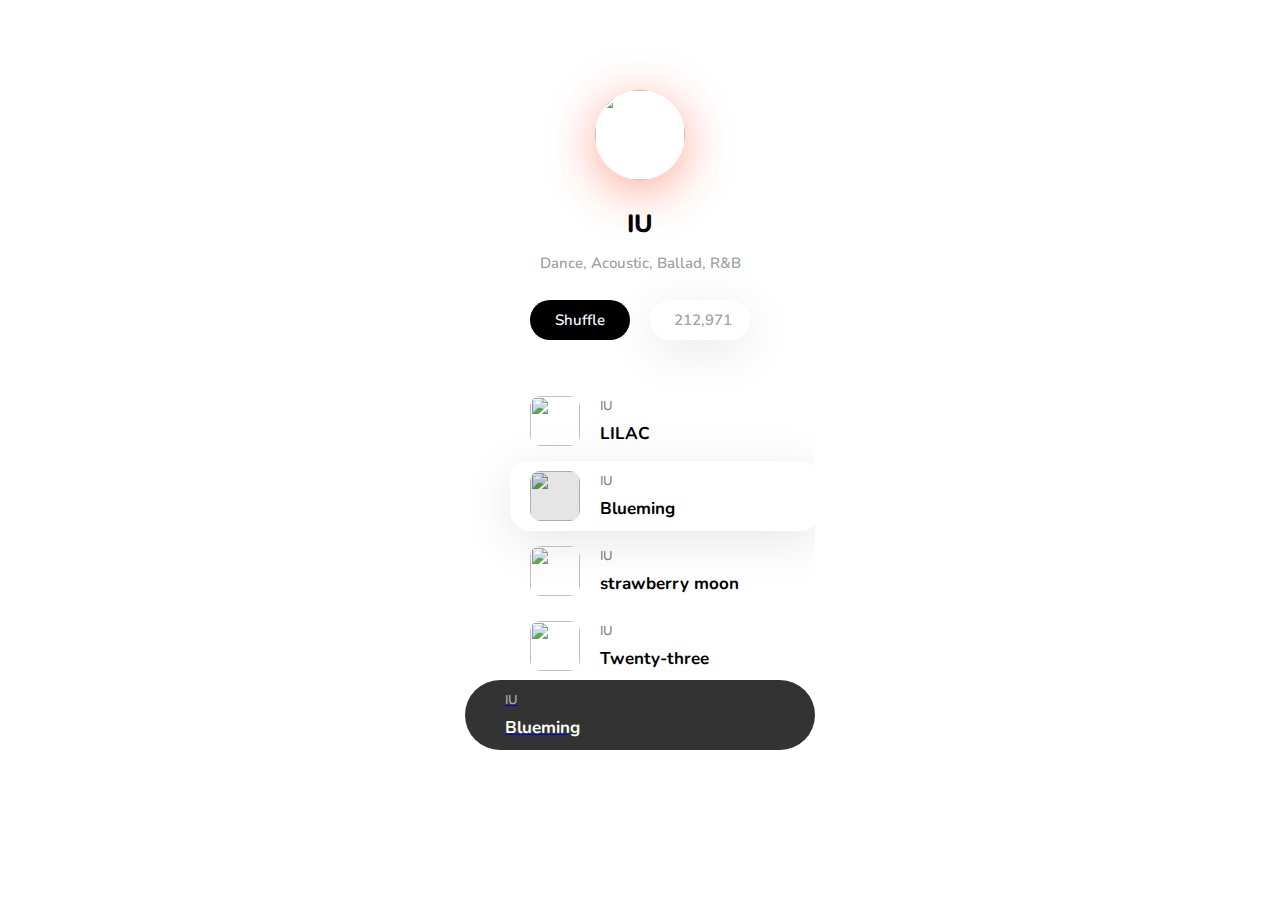
==== index.html @ 588d41a9 "first-complete" ====
<!DOCTYPE html>
<html>
  <head>
    <meta charset="utf-8" />
    <meta name="viewport" content="width=device-width" />
    <title>Bini Music</title>
    <link
      rel="stylesheet"
      href="https://cdn.jsdelivr.net/npm/reset-css@5.0.1/reset.min.css"
    />
    <link
      rel="stylesheet"
      href="https://cdn.jsdelivr.net/gh/FortAwesome/Font-Awesome@5.14.0/css/all.min.css"
    />
    <link rel="stylesheet" href="style.css" />
    <script
      src="https://kit.fontawesome.com/4981bcfbf9.js"
      crossorigin="anonymous"
    ></script>
  </head>
  <body>
    <header>
      <div class="header">
        <span><i class="fa-solid fa-chevron-left"></i></span>
        <span><i class="fa-solid fa-magnifying-glass"></i></span>
      </div>
    </header>

    <main>
      <div class="musician">
        <img class="musician__img" src="https://img.theqoo.net/img/bdYgY.jpg" />
        <div class="musician__info">
          <span class="black-title">IU</span>
          <span class="gray-title">Dance, Acoustic, Ballad, R&B</span>
        </div>
        <div class="musician__btn">
          <div class="musician__btn__shuffle">
            <span class="gray-title">Shuffle</span>
          </div>
          <div class="musician__btn__heart">
            <span><i class="fa-solid fa-heart"></i></span>
            <span class="gray-title">212,971</span>
          </div>
        </div>
      </div>
    </main>

    <div class="for-scroll">
      <ul>
        <li class="music-list">
          <img
            class="music-list__cover"
            src="https://lh3.googleusercontent.com/-tdq58fAgaawQcx744mZUP67379plUJcWvzPSyfRy305ZmNcYii54WboN9OBa4I-cEdzu7u5yW4nSFlBQA=w544-h544-l90-rj"
          />
          <div class="music-list__info">
            <span class="music-list__info__singer">IU</span>
            <span class="music-list__info__title">LILAC</span>
          </div>
          <span class="music-list__icon"
            ><i class="fa-solid fa-ellipsis-vertical fa-lg"></i
          ></span>
        </li>
        <li class="music-list">
          <img
            class="music-list__cover"
            src="https://lh3.googleusercontent.com/alWLsNVvCDvoRhwYELsityi5-_NdwKPQaSOqTD3Qjb4TY6YH0VyKhZWNGu91nEpgUEIVEeQFyFnimiws=w544-h544-l90-rj"
          />
          <span class="play"
            ><i class="fa-solid fa-chart-simple fa-lg"></i
          ></span>
          <div class="music-list__info">
            <span class="music-list__info__singer">IU</span>
            <span class="music-list__info__title">Blueming</span>
          </div>
          <span class="music-list__icon"
            ><i class="fa-solid fa-ellipsis-vertical fa-lg"></i
          ></span>
        </li>
        <li class="music-list">
          <img
            class="music-list__cover"
            src="https://lh3.googleusercontent.com/SZ5mBUus0ipBuOGnrMFNh5sOHZm7EG1EJRrZxAq-RfszLbduUI-wOBmsqYhQh-RFCFBx_z170zy-2fUnYw=w544-h544-l90-rj"
          />
          <div class="music-list__info">
            <span class="music-list__info__singer">IU</span>
            <span class="music-list__info__title">strawberry moon</span>
          </div>
          <span class="music-list__icon"
            ><i class="fa-solid fa-ellipsis-vertical fa-lg"></i
          ></span>
        </li>
        <li class="music-list">
          <img
            class="music-list__cover"
            src="https://lh3.googleusercontent.com/aJHDFmKhlGmf-isw0RGtfnVve37Xzuc47qYKdu-iQxbsMxMugau6jGyArID-Tiol7MmXSL1MINWOydGKzw=w544-h544-l90-rj"
          />
          <div class="music-list__info">
            <span class="music-list__info__singer">IU</span>
            <span class="music-list__info__title">Twenty-three</span>
          </div>
          <span class="music-list__icon"
            ><i class="fa-solid fa-ellipsis-vertical fa-lg"></i
          ></span>
        </li>
        <li class="music-list">
          <img
            class="music-list__cover"
            src="https://lh3.googleusercontent.com/aJHDFmKhlGmf-isw0RGtfnVve37Xzuc47qYKdu-iQxbsMxMugau6jGyArID-Tiol7MmXSL1MINWOydGKzw=w544-h544-l90-rj"
          />
          <div class="music-list__info">
            <span class="music-list__info__singer">IU</span>
            <span class="music-list__info__title">Twenty-three</span>
          </div>
          <span class="music-list__icon"
            ><i class="fa-solid fa-ellipsis-vertical fa-lg"></i
          ></span>
        </li>
        <li class="music-list">
          <img
            class="music-list__cover"
            src="https://lh3.googleusercontent.com/aJHDFmKhlGmf-isw0RGtfnVve37Xzuc47qYKdu-iQxbsMxMugau6jGyArID-Tiol7MmXSL1MINWOydGKzw=w544-h544-l90-rj"
          />
          <div class="music-list__info">
            <span class="music-list__info__singer">IU</span>
            <span class="music-list__info__title">Twenty-three</span>
          </div>
          <span class="music-list__icon"
            ><i class="fa-solid fa-ellipsis-vertical fa-lg"></i
          ></span>
        </li>
      </ul>
    </div>

    <footer>
      <a href="play.html">
        <div class="control-box">
          <div class="music-list__info">
            <span class="music-list__info__singer">IU</span>
            <span class="music-list__info__title">Blueming</span>
          </div>
          <div class="control-box__controler">
            <span><i class="fa-solid fa-backward-step fa-lg"></i></span>
            <span><i class="fa-solid fa-pause fa-2x"></i></span>
            <span><i class="fa-solid fa-forward-step fa-lg"></i></span>
          </div>
        </div>
      </a>
    </footer>
  </body>
</html>
---- style.css ----
@import url("https://fonts.googleapis.com/css2?family=Nunito:wght@600;700;800&display=swap");
@import "header.css";
@import "title.css";
@import "index.css";
@import "play.css";

:root {
  --gray: rgba(0, 0, 0, 0.5);
}

* {
  box-sizing: border-box;
}

body {
  font-family: "Nunito", sans-serif;
  max-width: 390px;
  height: 765px;
  margin: 0 auto;
  padding: 20px;
}
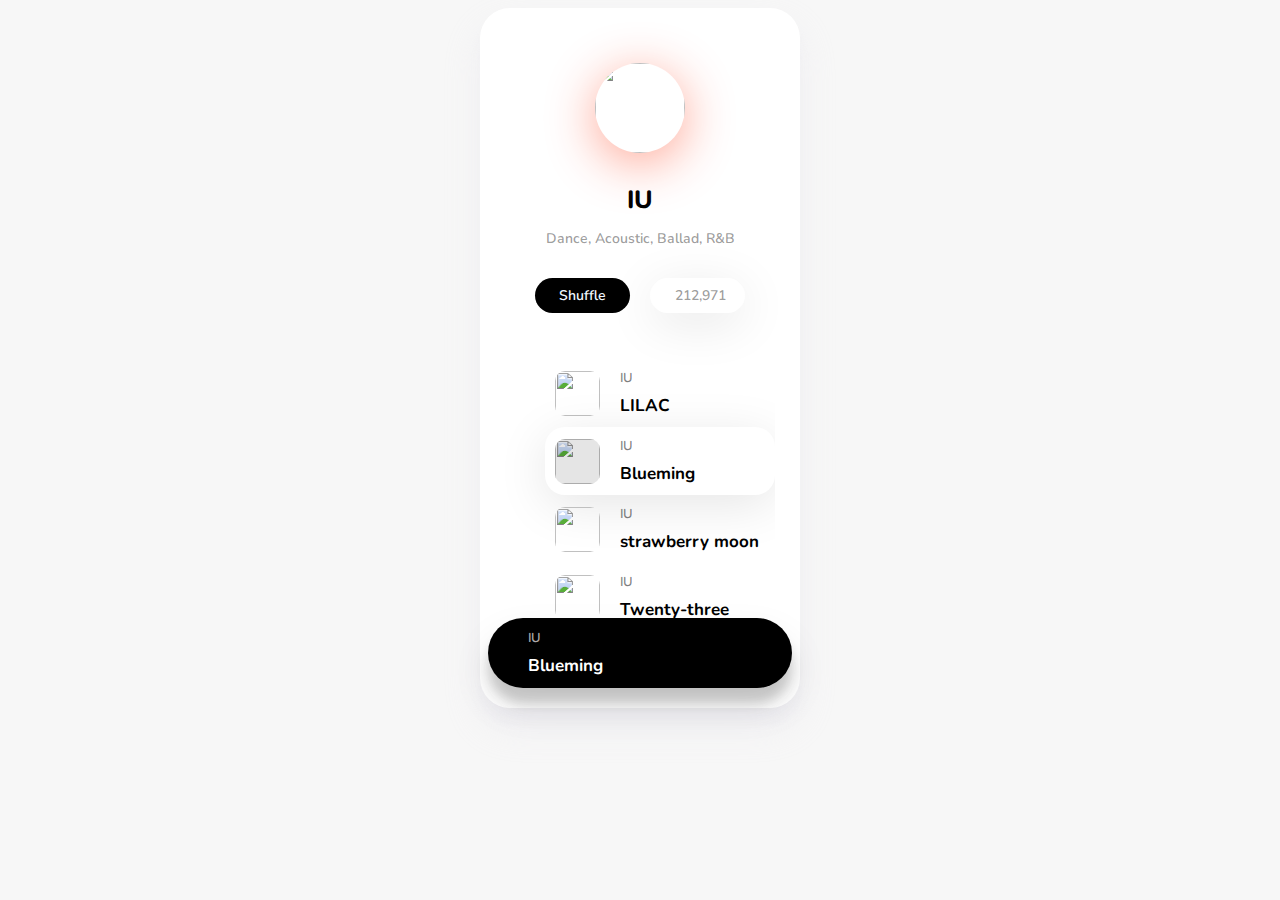
==== commit 75c0d80e: "최종수정" ====
--- a/index.html
+++ b/index.html
@@ -1,24 +1,18 @@
 <!DOCTYPE html>
 <html>
-  <head>
-    <meta charset="utf-8" />
-    <meta name="viewport" content="width=device-width" />
-    <title>Bini Music</title>
-    <link
-      rel="stylesheet"
-      href="https://cdn.jsdelivr.net/npm/reset-css@5.0.1/reset.min.css"
-    />
-    <link
-      rel="stylesheet"
-      href="https://cdn.jsdelivr.net/gh/FortAwesome/Font-Awesome@5.14.0/css/all.min.css"
-    />
-    <link rel="stylesheet" href="style.css" />
-    <script
-      src="https://kit.fontawesome.com/4981bcfbf9.js"
-      crossorigin="anonymous"
-    ></script>
-  </head>
-  <body>
+
+<head>
+  <meta charset="utf-8" />
+  <meta name="viewport" content="width=device-width" />
+  <title>Bini Music</title>
+  <link rel="stylesheet" href="https://cdn.jsdelivr.net/npm/reset-css@5.0.1/reset.min.css" />
+  <link rel="stylesheet" href="https://cdn.jsdelivr.net/gh/FortAwesome/Font-Awesome@5.14.0/css/all.min.css" />
+  <link rel="stylesheet" href="style.css" />
+  <script src="https://kit.fontawesome.com/4981bcfbf9.js" crossorigin="anonymous"></script>
+</head>
+
+<body>
+  <div class="body">
     <header>
       <div class="header">
         <span><i class="fa-solid fa-chevron-left"></i></span>
@@ -28,7 +22,7 @@
 
     <main>
       <div class="musician">
-        <img class="musician__img" src="https://img.theqoo.net/img/bdYgY.jpg" />
+        <img class="musician__img" src="https://all.image.mycelebs.com/578/578_108@108.jpg" />
         <div class="musician__info">
           <span class="black-title">IU</span>
           <span class="gray-title">Dance, Acoustic, Ballad, R&B</span>
@@ -48,85 +42,59 @@
     <div class="for-scroll">
       <ul>
         <li class="music-list">
-          <img
-            class="music-list__cover"
-            src="https://lh3.googleusercontent.com/-tdq58fAgaawQcx744mZUP67379plUJcWvzPSyfRy305ZmNcYii54WboN9OBa4I-cEdzu7u5yW4nSFlBQA=w544-h544-l90-rj"
-          />
+          <img class="music-list__cover"
+            src="https://lh3.googleusercontent.com/-tdq58fAgaawQcx744mZUP67379plUJcWvzPSyfRy305ZmNcYii54WboN9OBa4I-cEdzu7u5yW4nSFlBQA=w544-h544-l90-rj" />
           <div class="music-list__info">
             <span class="music-list__info__singer">IU</span>
             <span class="music-list__info__title">LILAC</span>
           </div>
-          <span class="music-list__icon"
-            ><i class="fa-solid fa-ellipsis-vertical fa-lg"></i
-          ></span>
+          <span class="music-list__icon"><i class="fa-solid fa-ellipsis-vertical fa-lg"></i></span>
         </li>
         <li class="music-list">
-          <img
-            class="music-list__cover"
-            src="https://lh3.googleusercontent.com/alWLsNVvCDvoRhwYELsityi5-_NdwKPQaSOqTD3Qjb4TY6YH0VyKhZWNGu91nEpgUEIVEeQFyFnimiws=w544-h544-l90-rj"
-          />
-          <span class="play"
-            ><i class="fa-solid fa-chart-simple fa-lg"></i
-          ></span>
+          <img class="music-list__cover"
+            src="https://lh3.googleusercontent.com/alWLsNVvCDvoRhwYELsityi5-_NdwKPQaSOqTD3Qjb4TY6YH0VyKhZWNGu91nEpgUEIVEeQFyFnimiws=w544-h544-l90-rj" />
+          <span class="play"><i class="fa-solid fa-chart-simple fa-lg"></i></span>
           <div class="music-list__info">
             <span class="music-list__info__singer">IU</span>
             <span class="music-list__info__title">Blueming</span>
           </div>
-          <span class="music-list__icon"
-            ><i class="fa-solid fa-ellipsis-vertical fa-lg"></i
-          ></span>
+          <span class="music-list__icon"><i class="fa-solid fa-ellipsis-vertical fa-lg"></i></span>
         </li>
         <li class="music-list">
-          <img
-            class="music-list__cover"
-            src="https://lh3.googleusercontent.com/SZ5mBUus0ipBuOGnrMFNh5sOHZm7EG1EJRrZxAq-RfszLbduUI-wOBmsqYhQh-RFCFBx_z170zy-2fUnYw=w544-h544-l90-rj"
-          />
+          <img class="music-list__cover"
+            src="https://lh3.googleusercontent.com/SZ5mBUus0ipBuOGnrMFNh5sOHZm7EG1EJRrZxAq-RfszLbduUI-wOBmsqYhQh-RFCFBx_z170zy-2fUnYw=w544-h544-l90-rj" />
           <div class="music-list__info">
             <span class="music-list__info__singer">IU</span>
             <span class="music-list__info__title">strawberry moon</span>
           </div>
-          <span class="music-list__icon"
-            ><i class="fa-solid fa-ellipsis-vertical fa-lg"></i
-          ></span>
+          <span class="music-list__icon"><i class="fa-solid fa-ellipsis-vertical fa-lg"></i></span>
         </li>
         <li class="music-list">
-          <img
-            class="music-list__cover"
-            src="https://lh3.googleusercontent.com/aJHDFmKhlGmf-isw0RGtfnVve37Xzuc47qYKdu-iQxbsMxMugau6jGyArID-Tiol7MmXSL1MINWOydGKzw=w544-h544-l90-rj"
-          />
+          <img class="music-list__cover"
+            src="https://lh3.googleusercontent.com/aJHDFmKhlGmf-isw0RGtfnVve37Xzuc47qYKdu-iQxbsMxMugau6jGyArID-Tiol7MmXSL1MINWOydGKzw=w544-h544-l90-rj" />
           <div class="music-list__info">
             <span class="music-list__info__singer">IU</span>
             <span class="music-list__info__title">Twenty-three</span>
           </div>
-          <span class="music-list__icon"
-            ><i class="fa-solid fa-ellipsis-vertical fa-lg"></i
-          ></span>
+          <span class="music-list__icon"><i class="fa-solid fa-ellipsis-vertical fa-lg"></i></span>
         </li>
         <li class="music-list">
-          <img
-            class="music-list__cover"
-            src="https://lh3.googleusercontent.com/aJHDFmKhlGmf-isw0RGtfnVve37Xzuc47qYKdu-iQxbsMxMugau6jGyArID-Tiol7MmXSL1MINWOydGKzw=w544-h544-l90-rj"
-          />
+          <img class="music-list__cover"
+            src="https://lh3.googleusercontent.com/aJHDFmKhlGmf-isw0RGtfnVve37Xzuc47qYKdu-iQxbsMxMugau6jGyArID-Tiol7MmXSL1MINWOydGKzw=w544-h544-l90-rj" />
           <div class="music-list__info">
             <span class="music-list__info__singer">IU</span>
             <span class="music-list__info__title">Twenty-three</span>
           </div>
-          <span class="music-list__icon"
-            ><i class="fa-solid fa-ellipsis-vertical fa-lg"></i
-          ></span>
+          <span class="music-list__icon"><i class="fa-solid fa-ellipsis-vertical fa-lg"></i></span>
         </li>
         <li class="music-list">
-          <img
-            class="music-list__cover"
-            src="https://lh3.googleusercontent.com/aJHDFmKhlGmf-isw0RGtfnVve37Xzuc47qYKdu-iQxbsMxMugau6jGyArID-Tiol7MmXSL1MINWOydGKzw=w544-h544-l90-rj"
-          />
+          <img class="music-list__cover"
+            src="https://lh3.googleusercontent.com/aJHDFmKhlGmf-isw0RGtfnVve37Xzuc47qYKdu-iQxbsMxMugau6jGyArID-Tiol7MmXSL1MINWOydGKzw=w544-h544-l90-rj" />
           <div class="music-list__info">
             <span class="music-list__info__singer">IU</span>
             <span class="music-list__info__title">Twenty-three</span>
           </div>
-          <span class="music-list__icon"
-            ><i class="fa-solid fa-ellipsis-vertical fa-lg"></i
-          ></span>
+          <span class="music-list__icon"><i class="fa-solid fa-ellipsis-vertical fa-lg"></i></span>
         </li>
       </ul>
     </div>
@@ -146,5 +114,7 @@
         </div>
       </a>
     </footer>
-  </body>
-</html>
+  </div class="body">
+</body>
+
+</html>--- a/style.css
+++ b/style.css
@@ -14,8 +14,19 @@
 
 body {
   font-family: "Nunito", sans-serif;
-  max-width: 390px;
-  height: 765px;
-  margin: 0 auto;
-  padding: 20px;
+  background-color: #f7f7f7;
+  display: flex;
+  flex-wrap: wrap;
+  justify-content: space-around;
 }
+
+.body {
+  width: 320px;
+  background-color: white;
+  min-height: 60vh;
+  border-radius: 30px;
+  box-shadow: 0 19px 38px rgba(227, 226, 235, 0.3),
+    0 15px 12px rgba(227, 226, 235, 0.2);
+  position: relative;
+  padding: 35px 25px;
+}
